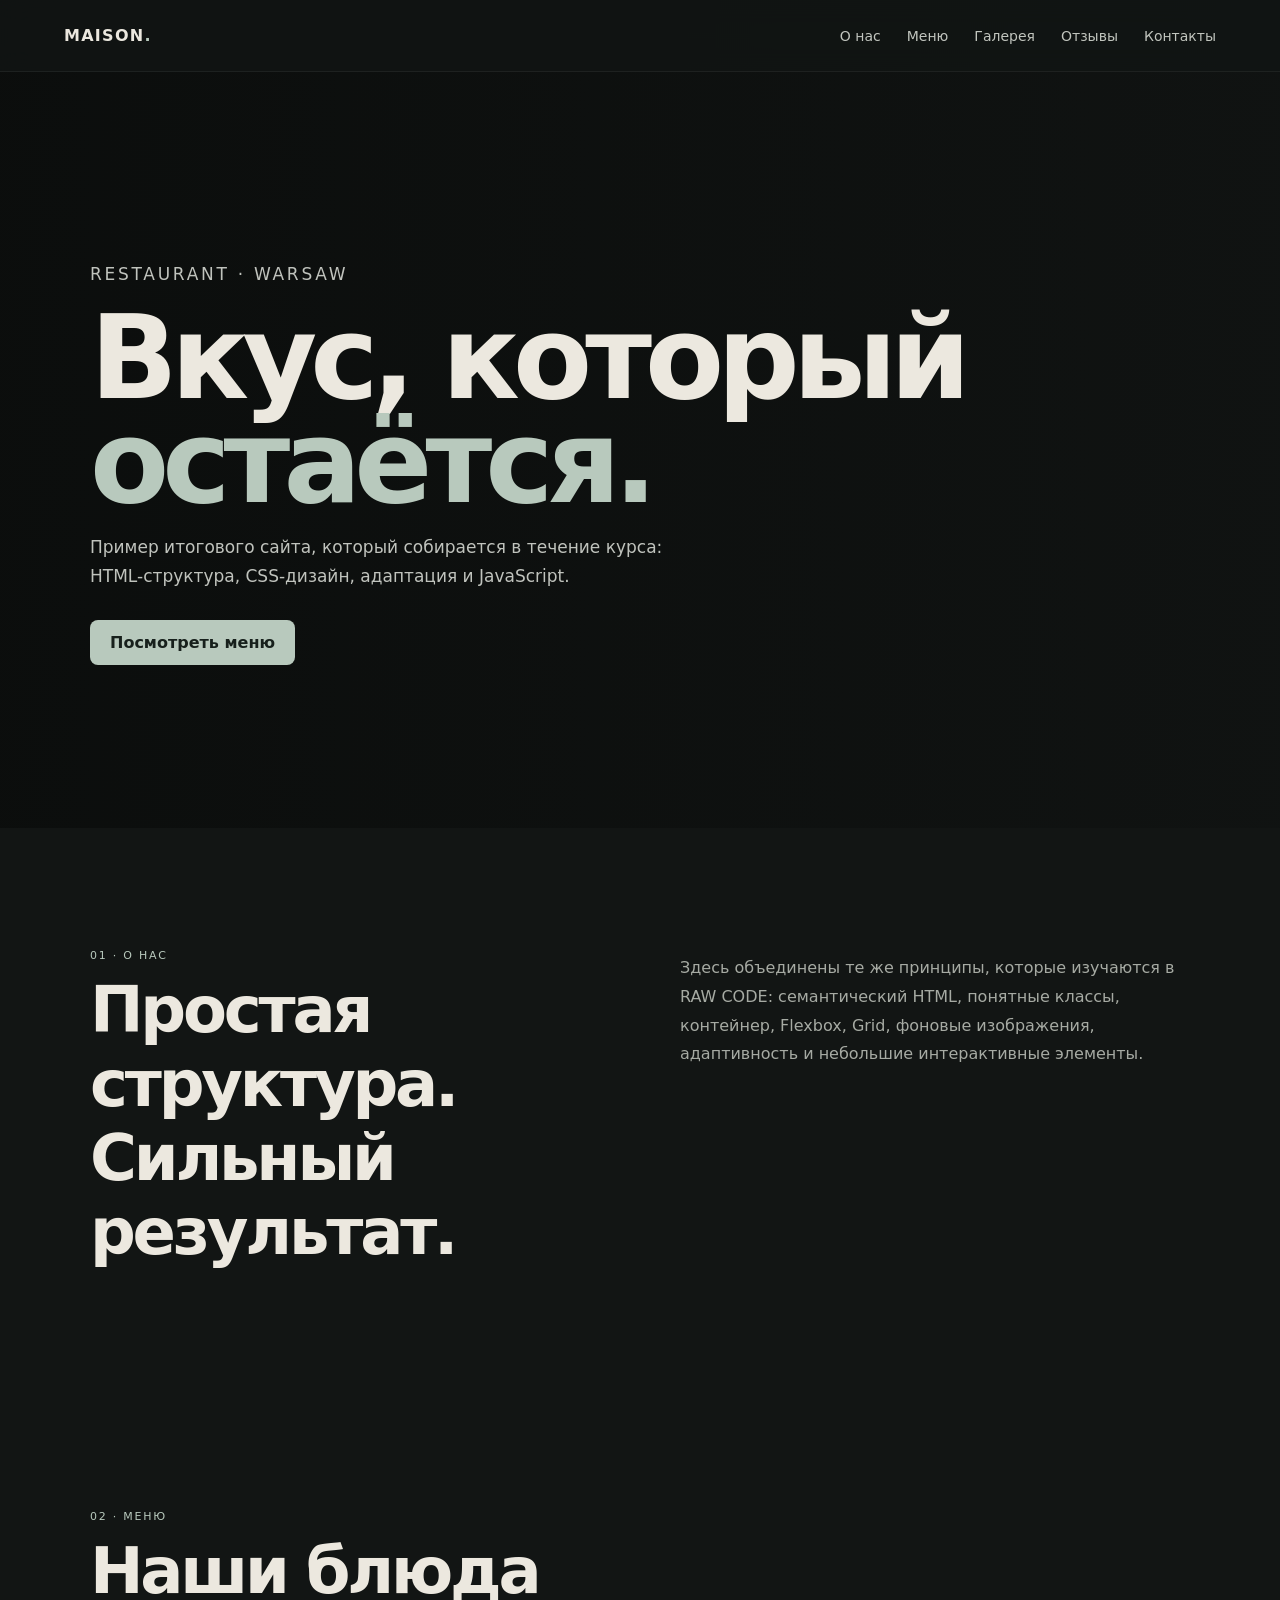
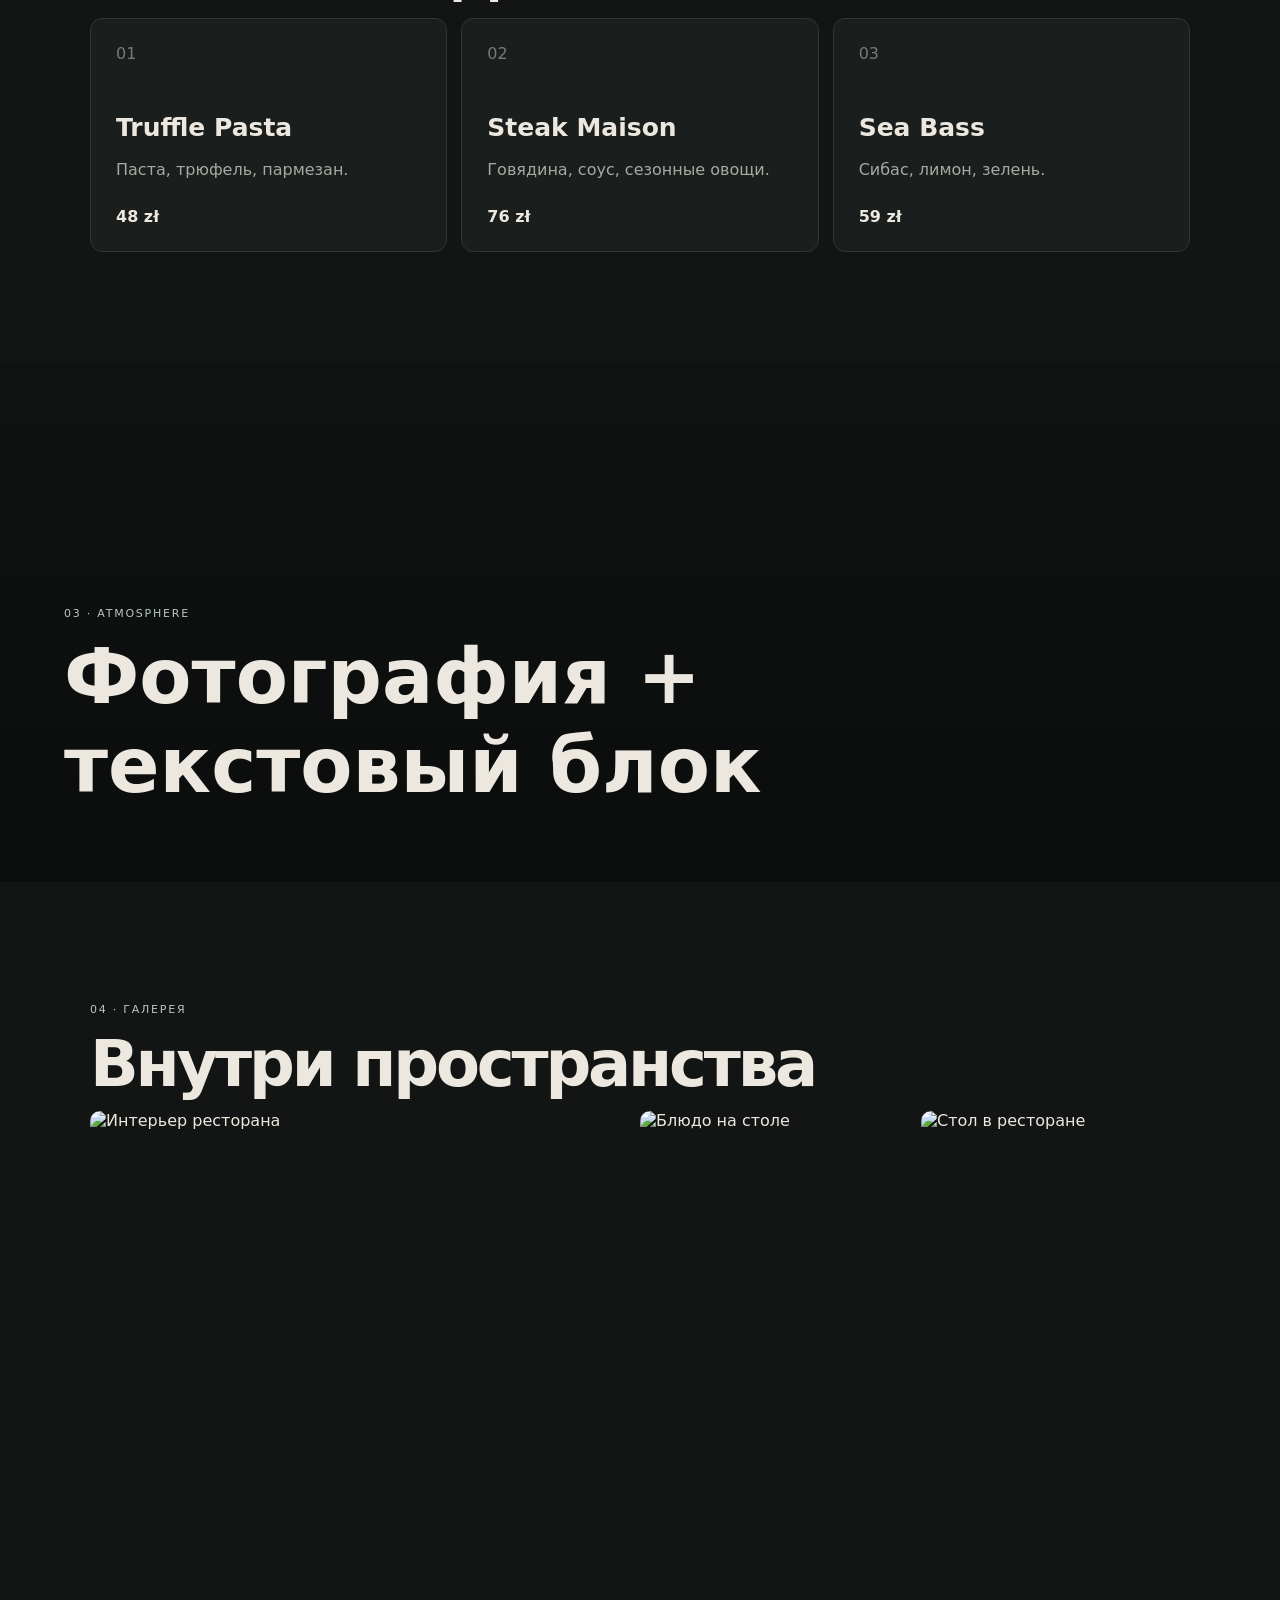
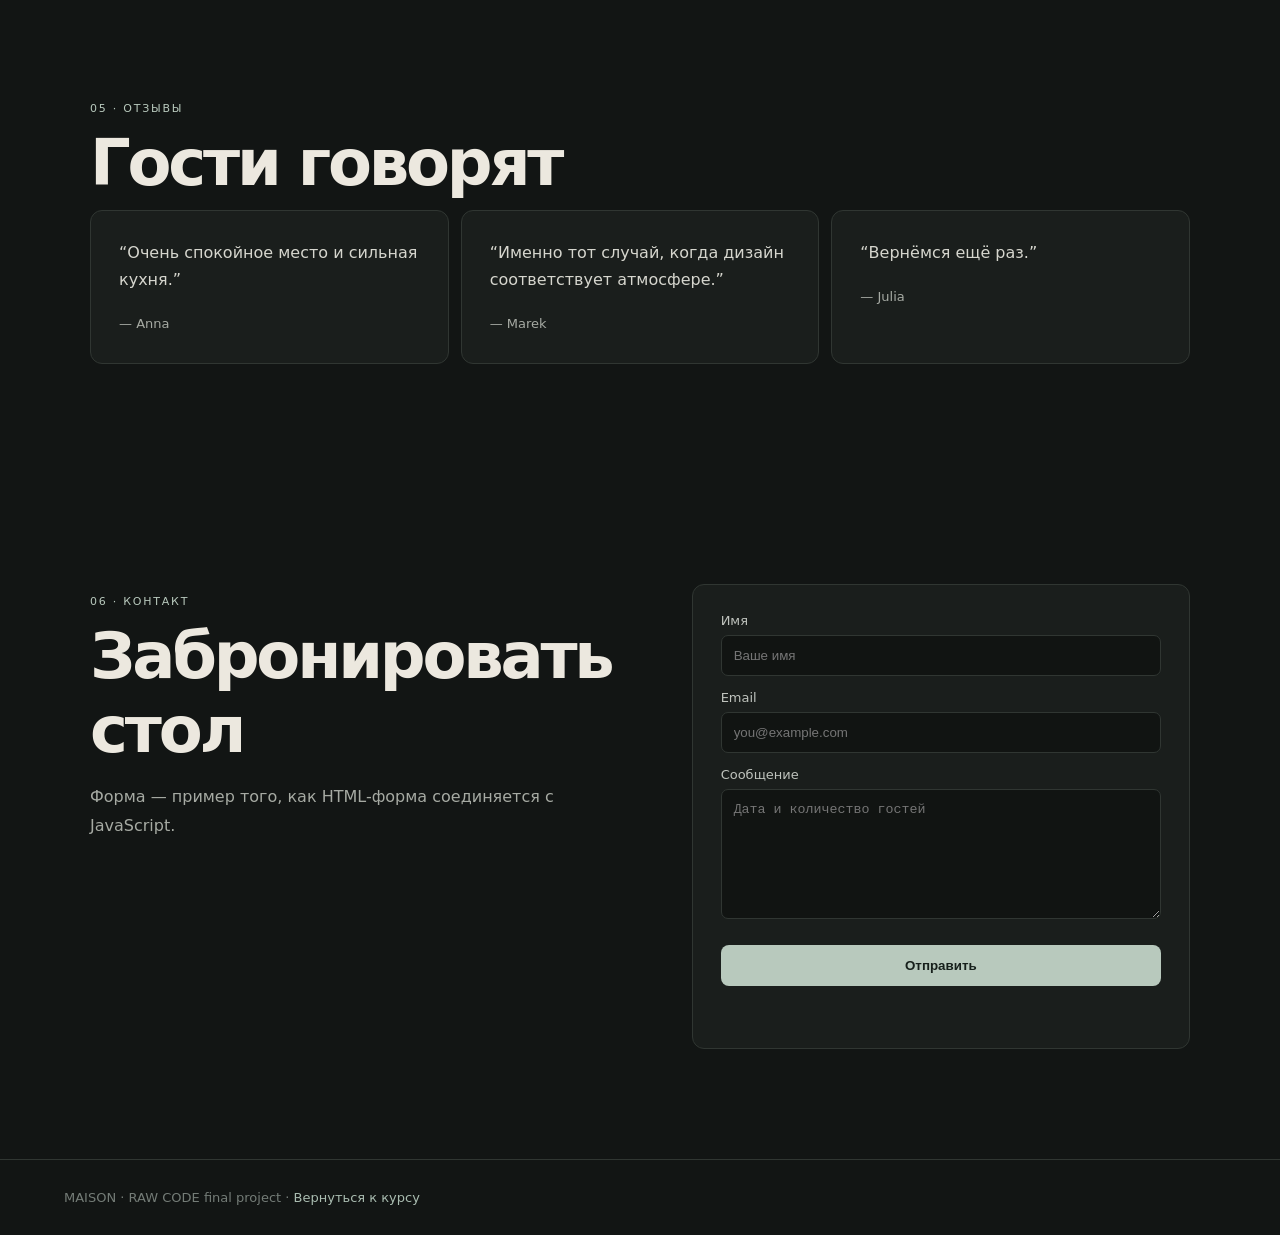
==== final-site/index.html @ a005cd82 "Add files via upload" ====
<!doctype html><html lang="ru"><head><meta charset="utf-8"><meta name="viewport" content="width=device-width,initial-scale=1"><meta name="description" content="Учебный итоговый сайт RAW CODE — ресторанный лендинг."><title>Maison — итоговый проект RAW CODE</title><link rel="stylesheet" href="styles.css"></head><body>
<header class="site-header"><a class="logo" href="#top">MAISON<span>.</span></a><nav><a href="#about">О нас</a><a href="#menu">Меню</a><a href="#gallery">Галерея</a><a href="#reviews">Отзывы</a><a href="#contact">Контакты</a></nav><button class="menu" id="menuBtn" aria-label="Открыть меню">☰</button></header>
<main id="top">
<section class="hero"><div class="hero-overlay"></div><div class="hero-content"><p class="eyebrow">RESTAURANT · WARSAW</p><h1>Вкус, который<br><em>остаётся.</em></h1><p>Пример итогового сайта, который собирается в течение курса: HTML-структура, CSS-дизайн, адаптация и JavaScript.</p><a class="btn" href="#menu">Посмотреть меню</a></div></section>
<section class="section split" id="about"><div><p class="eyebrow">01 · О НАС</p><h2>Простая структура.<br>Сильный результат.</h2></div><div><p>Здесь объединены те же принципы, которые изучаются в RAW CODE: семантический HTML, понятные классы, контейнер, Flexbox, Grid, фоновые изображения, адаптивность и небольшие интерактивные элементы.</p></div></section>
<section class="section" id="menu"><div class="section-head"><p class="eyebrow">02 · МЕНЮ</p><h2>Наши блюда</h2></div><div class="cards"><article><span>01</span><h3>Truffle Pasta</h3><p>Паста, трюфель, пармезан.</p><b>48 zł</b></article><article><span>02</span><h3>Steak Maison</h3><p>Говядина, соус, сезонные овощи.</p><b>76 zł</b></article><article><span>03</span><h3>Sea Bass</h3><p>Сибас, лимон, зелень.</p><b>59 zł</b></article></div></section>
<section class="photo-band"><div><p class="eyebrow">03 · ATMOSPHERE</p><h2>Фотография + текстовый блок</h2></div></section>
<section class="section" id="gallery"><div class="section-head"><p class="eyebrow">04 · ГАЛЕРЕЯ</p><h2>Внутри пространства</h2></div><div class="gallery"><img src="https://images.unsplash.com/photo-1517248135467-4c7edcad34c4?auto=format&fit=crop&w=1200&q=80" alt="Интерьер ресторана"><img src="https://images.unsplash.com/photo-1515003197210-e0cd71810b5f?auto=format&fit=crop&w=1200&q=80" alt="Блюдо на столе"><img src="https://images.unsplash.com/photo-1559339352-11d035aa65de?auto=format&fit=crop&w=1200&q=80" alt="Стол в ресторане"></div></section>
<section class="section" id="reviews"><div class="section-head"><p class="eyebrow">05 · ОТЗЫВЫ</p><h2>Гости говорят</h2></div><div class="reviews"><blockquote>“Очень спокойное место и сильная кухня.”<cite>— Anna</cite></blockquote><blockquote>“Именно тот случай, когда дизайн соответствует атмосфере.”<cite>— Marek</cite></blockquote><blockquote>“Вернёмся ещё раз.”<cite>— Julia</cite></blockquote></div></section>
<section class="section contact" id="contact"><div><p class="eyebrow">06 · КОНТАКТ</p><h2>Забронировать стол</h2><p>Форма — пример того, как HTML-форма соединяется с JavaScript.</p></div><form id="contactForm"><label>Имя<input id="name" required placeholder="Ваше имя"></label><label>Email<input id="email" type="email" required placeholder="you@example.com"></label><label>Сообщение<textarea id="message" required placeholder="Дата и количество гостей"></textarea></label><button class="btn" type="submit">Отправить</button><p class="form-message" id="formMessage"></p></form></section>
</main><footer>MAISON · RAW CODE final project · <a href="../index.html">Вернуться к курсу</a></footer><script src="script.js"></script></body></html>
---- final-site/styles.css ----
:root{--bg:#121514;--panel:#1a1e1c;--text:#ece8df;--muted:#a6aaa3;--line:#303632;--accent:#b8c9bd}*{box-sizing:border-box}html{scroll-behavior:smooth}body{margin:0;background:var(--bg);color:var(--text);font-family:Inter,system-ui,sans-serif}a{color:inherit;text-decoration:none}.site-header{position:fixed;z-index:10;top:0;left:0;right:0;height:72px;display:flex;align-items:center;justify-content:space-between;padding:0 5vw;background:rgba(18,21,20,.82);backdrop-filter:blur(12px);border-bottom:1px solid rgba(255,255,255,.06)}.logo{font-weight:900;letter-spacing:.08em}.logo span{color:var(--accent)}nav{display:flex;gap:26px;color:#c1c5be;font-size:14px}.menu{display:none;background:none;border:0;color:#fff;font-size:22px}.hero{min-height:92vh;display:grid;place-items:center;position:relative;background:url('https://images.unsplash.com/photo-1414235077428-338989a2e8c0?auto=format&fit=crop&w=2000&q=85') center/cover}.hero-overlay{position:absolute;inset:0;background:linear-gradient(90deg,rgba(10,12,11,.82),rgba(10,12,11,.25))}.hero-content{position:relative;width:min(1100px,90%);padding-top:80px}.eyebrow{font-size:11px;letter-spacing:.16em;color:var(--accent);text-transform:uppercase}.hero h1{font-size:clamp(56px,9vw,118px);line-height:.9;letter-spacing:-.06em;margin:18px 0}.hero h1 em{font-style:normal;color:var(--accent)}.hero p{max-width:600px;color:#c0c3bd;line-height:1.7;font-size:17px}.btn{display:inline-flex;align-items:center;justify-content:center;background:var(--accent);color:#17201c;padding:13px 20px;border-radius:8px;border:0;font-weight:800;margin-top:12px}.section{width:min(1100px,90%);margin:auto;padding:110px 0}.split{display:grid;grid-template-columns:1fr 1fr;gap:80px}.split h2,.section-head h2,.contact h2{font-size:clamp(36px,5vw,64px);letter-spacing:-.05em;margin:10px 0}.split p:not(.eyebrow),.contact>div>p:not(.eyebrow){color:var(--muted);line-height:1.8}.cards{display:grid;grid-template-columns:repeat(3,1fr);gap:14px}.cards article{background:var(--panel);border:1px solid var(--line);padding:25px;min-height:230px;border-radius:12px}.cards span{color:#737d77}.cards h3{font-size:25px;margin:50px 0 10px}.cards p{color:var(--muted);line-height:1.5}.cards b{display:block;margin-top:25px}.photo-band{min-height:520px;display:flex;align-items:end;padding:60px 5vw;background:linear-gradient(rgba(8,10,9,.2),rgba(8,10,9,.75)),url('https://images.unsplash.com/photo-1552566626-52f8b828add9?auto=format&fit=crop&w=2000&q=85') center/cover}.photo-band h2{font-size:clamp(36px,6vw,76px);max-width:700px;margin:12px 0}.gallery{display:grid;grid-template-columns:2fr 1fr 1fr;gap:12px}.gallery img{width:100%;height:360px;object-fit:cover;border-radius:10px}.gallery img:nth-child(2),.gallery img:nth-child(3){height:360px}.reviews{display:grid;grid-template-columns:repeat(3,1fr);gap:12px}.reviews blockquote{margin:0;background:var(--panel);border:1px solid var(--line);padding:28px;line-height:1.7;color:#d6d6ce;border-radius:12px}.reviews cite{display:block;color:var(--muted);margin-top:20px;font-style:normal;font-size:13px}.contact{display:grid;grid-template-columns:1fr 1fr;gap:80px}.contact form{display:grid;gap:14px;background:var(--panel);padding:28px;border:1px solid var(--line);border-radius:12px}.contact label{display:grid;gap:7px;color:#bfc3bd;font-size:13px}.contact input,.contact textarea{width:100%;background:#111412;color:#eee;border:1px solid var(--line);border-radius:7px;padding:12px;outline:none}.contact textarea{min-height:130px;resize:vertical}.form-message{min-height:20px;color:var(--accent);margin:0;font-size:13px}footer{border-top:1px solid var(--line);padding:30px 5vw;color:#747c77;font-size:13px}footer a{color:#aabdb1}@media(max-width:760px){nav{display:none}.menu{display:block}.hero{min-height:82vh}.hero-content{padding-top:100px}.split,.contact{grid-template-columns:1fr;gap:35px}.cards,.reviews{grid-template-columns:1fr}.gallery{grid-template-columns:1fr}.gallery img,.gallery img:nth-child(2),.gallery img:nth-child(3){height:280px}.section{padding:75px 0}.photo-band{min-height:400px}}
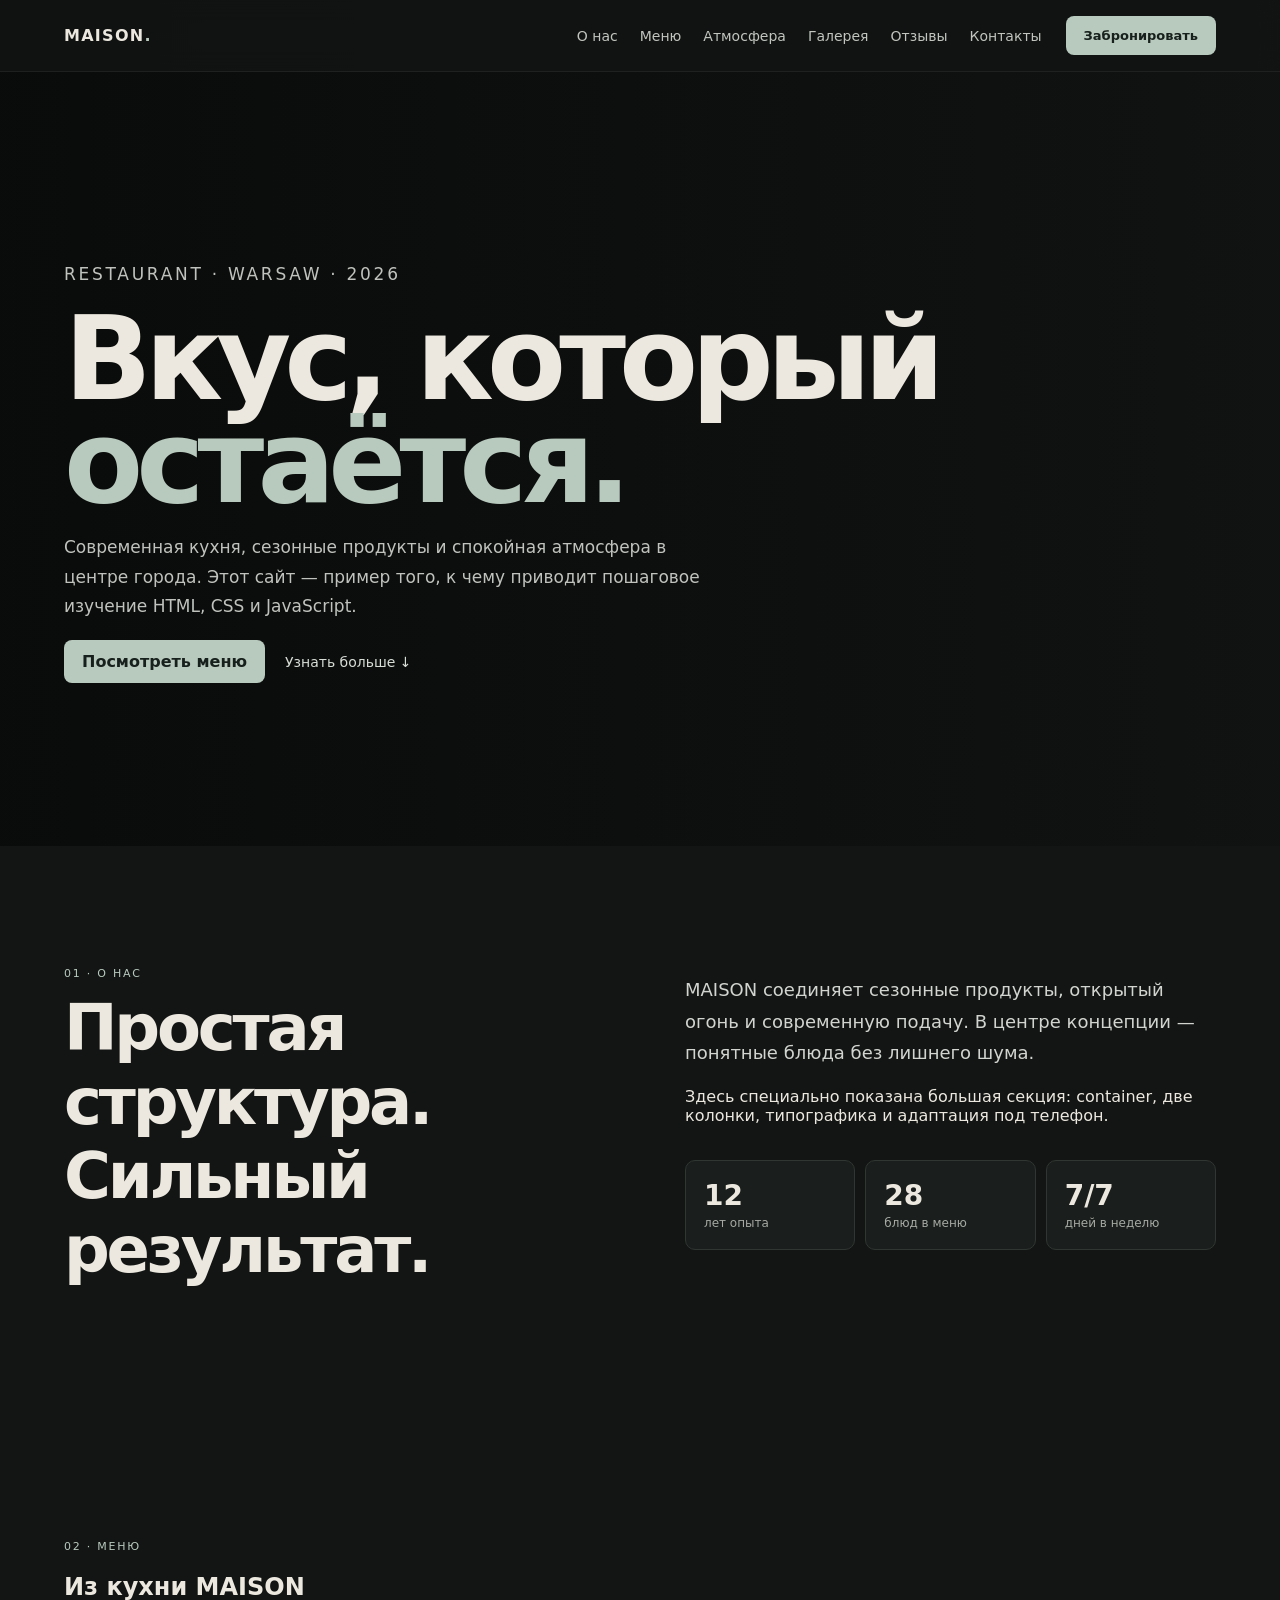
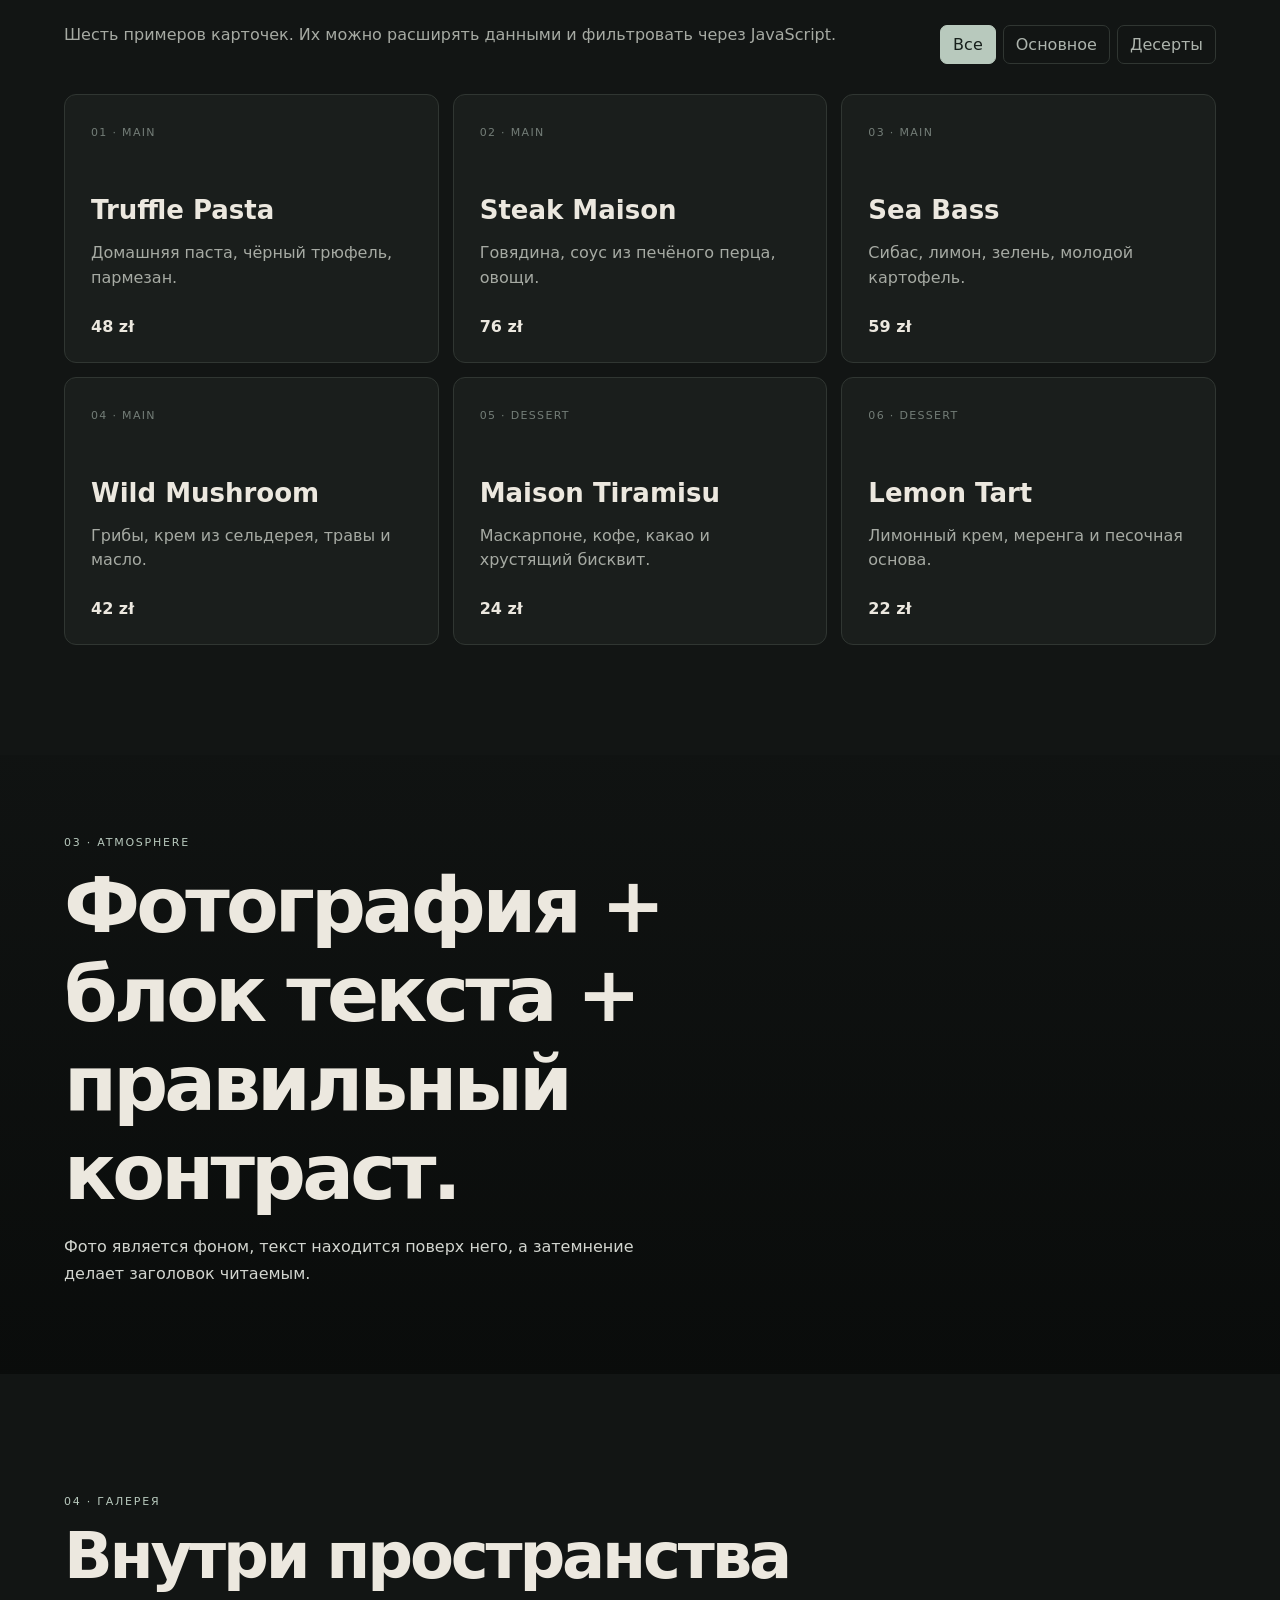
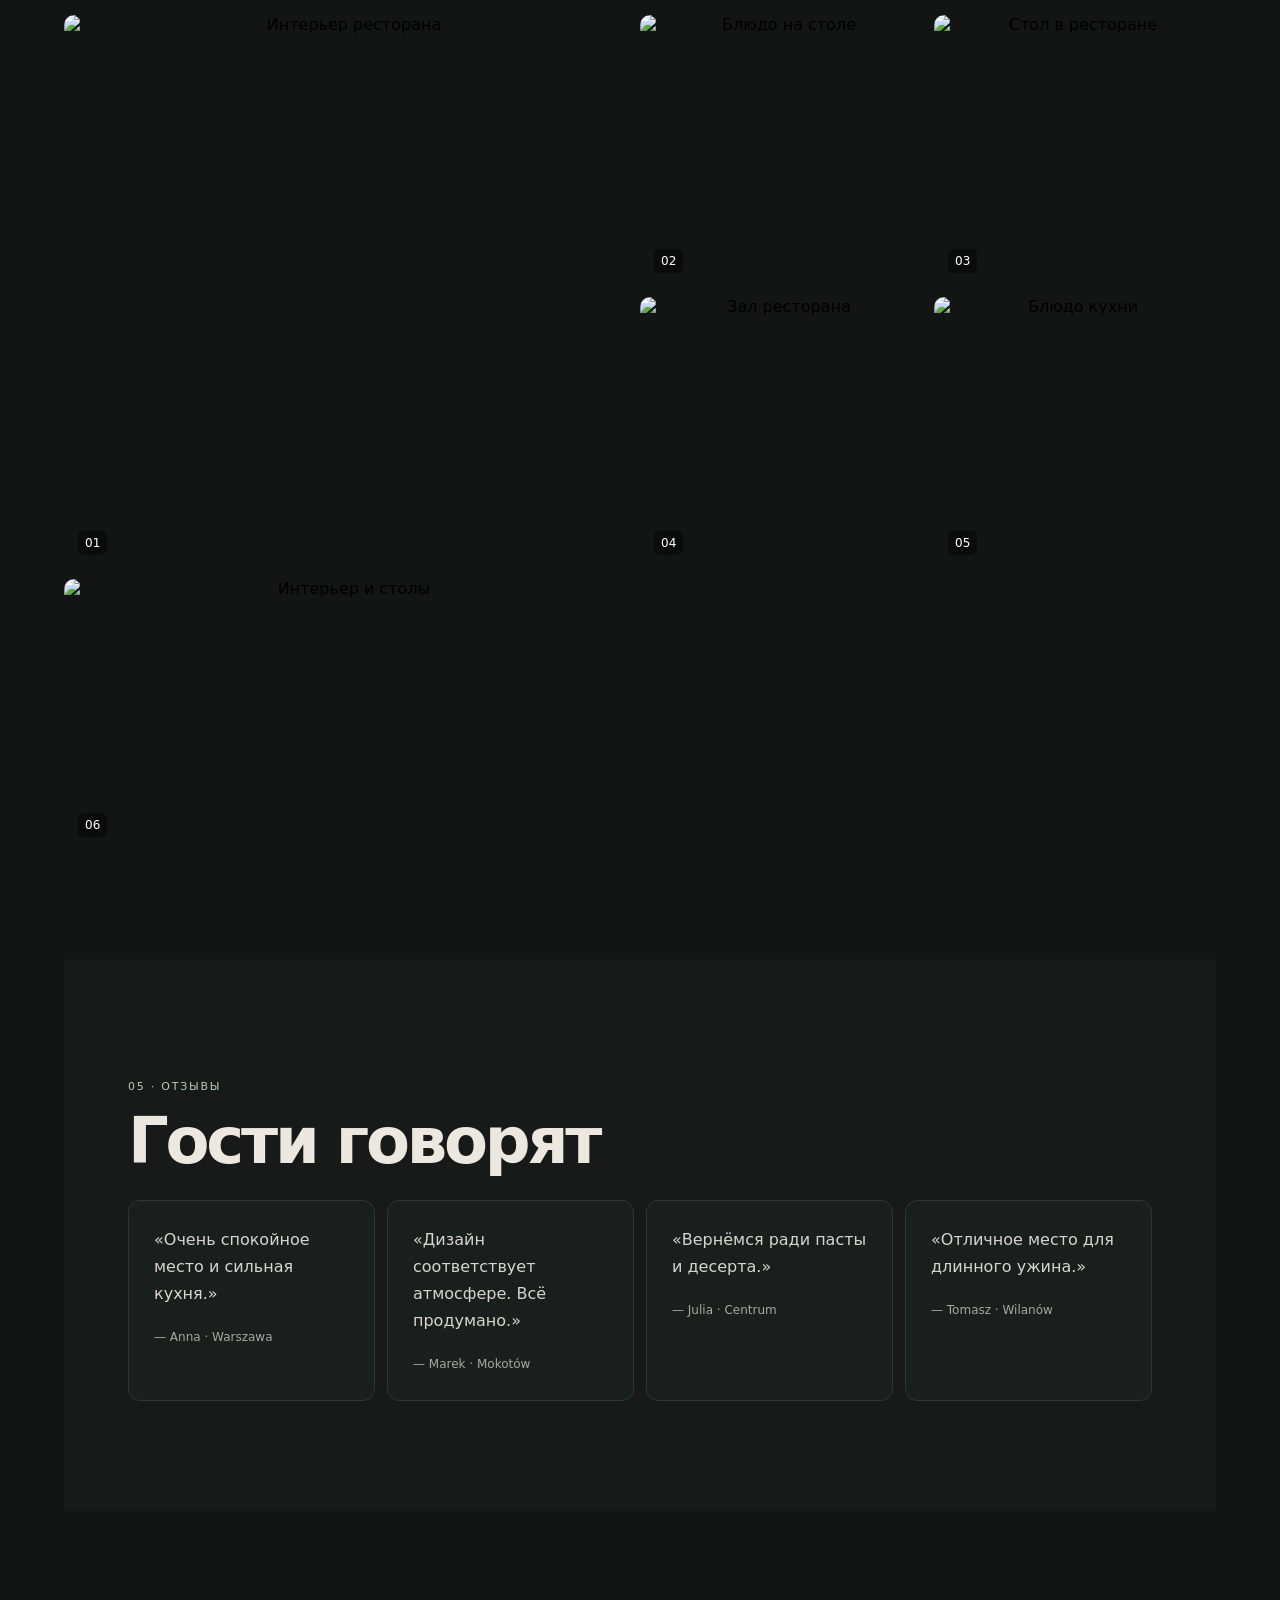
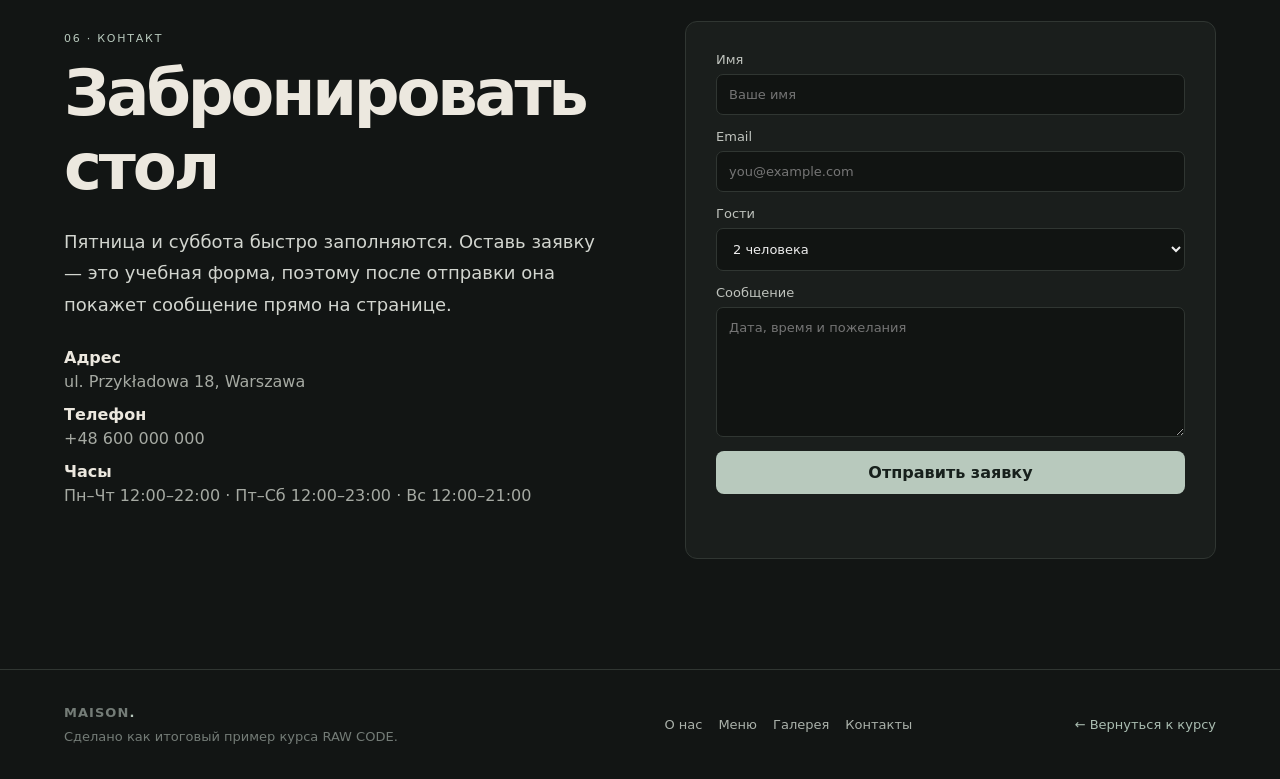
==== commit fad55e22: "Add files via upload" ====
--- a/final-site/index.html
+++ b/final-site/index.html
@@ -1,11 +1,69 @@
-<!doctype html><html lang="ru"><head><meta charset="utf-8"><meta name="viewport" content="width=device-width,initial-scale=1"><meta name="description" content="Учебный итоговый сайт RAW CODE — ресторанный лендинг."><title>Maison — итоговый проект RAW CODE</title><link rel="stylesheet" href="styles.css"></head><body>
-<header class="site-header"><a class="logo" href="#top">MAISON<span>.</span></a><nav><a href="#about">О нас</a><a href="#menu">Меню</a><a href="#gallery">Галерея</a><a href="#reviews">Отзывы</a><a href="#contact">Контакты</a></nav><button class="menu" id="menuBtn" aria-label="Открыть меню">☰</button></header>
-<main id="top">
-<section class="hero"><div class="hero-overlay"></div><div class="hero-content"><p class="eyebrow">RESTAURANT · WARSAW</p><h1>Вкус, который<br><em>остаётся.</em></h1><p>Пример итогового сайта, который собирается в течение курса: HTML-структура, CSS-дизайн, адаптация и JavaScript.</p><a class="btn" href="#menu">Посмотреть меню</a></div></section>
-<section class="section split" id="about"><div><p class="eyebrow">01 · О НАС</p><h2>Простая структура.<br>Сильный результат.</h2></div><div><p>Здесь объединены те же принципы, которые изучаются в RAW CODE: семантический HTML, понятные классы, контейнер, Flexbox, Grid, фоновые изображения, адаптивность и небольшие интерактивные элементы.</p></div></section>
-<section class="section" id="menu"><div class="section-head"><p class="eyebrow">02 · МЕНЮ</p><h2>Наши блюда</h2></div><div class="cards"><article><span>01</span><h3>Truffle Pasta</h3><p>Паста, трюфель, пармезан.</p><b>48 zł</b></article><article><span>02</span><h3>Steak Maison</h3><p>Говядина, соус, сезонные овощи.</p><b>76 zł</b></article><article><span>03</span><h3>Sea Bass</h3><p>Сибас, лимон, зелень.</p><b>59 zł</b></article></div></section>
-<section class="photo-band"><div><p class="eyebrow">03 · ATMOSPHERE</p><h2>Фотография + текстовый блок</h2></div></section>
-<section class="section" id="gallery"><div class="section-head"><p class="eyebrow">04 · ГАЛЕРЕЯ</p><h2>Внутри пространства</h2></div><div class="gallery"><img src="https://images.unsplash.com/photo-1517248135467-4c7edcad34c4?auto=format&fit=crop&w=1200&q=80" alt="Интерьер ресторана"><img src="https://images.unsplash.com/photo-1515003197210-e0cd71810b5f?auto=format&fit=crop&w=1200&q=80" alt="Блюдо на столе"><img src="https://images.unsplash.com/photo-1559339352-11d035aa65de?auto=format&fit=crop&w=1200&q=80" alt="Стол в ресторане"></div></section>
-<section class="section" id="reviews"><div class="section-head"><p class="eyebrow">05 · ОТЗЫВЫ</p><h2>Гости говорят</h2></div><div class="reviews"><blockquote>“Очень спокойное место и сильная кухня.”<cite>— Anna</cite></blockquote><blockquote>“Именно тот случай, когда дизайн соответствует атмосфере.”<cite>— Marek</cite></blockquote><blockquote>“Вернёмся ещё раз.”<cite>— Julia</cite></blockquote></div></section>
-<section class="section contact" id="contact"><div><p class="eyebrow">06 · КОНТАКТ</p><h2>Забронировать стол</h2><p>Форма — пример того, как HTML-форма соединяется с JavaScript.</p></div><form id="contactForm"><label>Имя<input id="name" required placeholder="Ваше имя"></label><label>Email<input id="email" type="email" required placeholder="you@example.com"></label><label>Сообщение<textarea id="message" required placeholder="Дата и количество гостей"></textarea></label><button class="btn" type="submit">Отправить</button><p class="form-message" id="formMessage"></p></form></section>
-</main><footer>MAISON · RAW CODE final project · <a href="../index.html">Вернуться к курсу</a></footer><script src="script.js"></script></body></html>
+<!doctype html>
+<html lang="ru">
+<head>
+<meta charset="utf-8">
+<meta name="viewport" content="width=device-width,initial-scale=1">
+<meta name="description" content="Итоговый учебный проект RAW CODE — современный сайт ресторана с меню, галереей, отзывами, контактами и интерактивными элементами.">
+<title>MAISON — ресторан | RAW CODE Final</title>
+<link rel="stylesheet" href="styles.css">
+</head>
+<body>
+<header class="site-header" id="top">
+  <a class="logo" href="#top">MAISON<span>.</span></a>
+  <nav class="site-nav" id="siteNav" aria-label="Основная навигация">
+    <a href="#about">О нас</a><a href="#menu">Меню</a><a href="#story">Атмосфера</a><a href="#gallery">Галерея</a><a href="#reviews">Отзывы</a><a href="#contact">Контакты</a>
+  </nav>
+  <a class="header-btn" href="#contact">Забронировать</a>
+  <button class="menu" id="menuBtn" aria-label="Открыть меню" aria-expanded="false">☰</button>
+</header>
+<main>
+<section class="hero">
+  <div class="hero-overlay"></div>
+  <div class="hero-content">
+    <p class="eyebrow">RESTAURANT · WARSAW · 2026</p>
+    <h1>Вкус, который<br><em>остаётся.</em></h1>
+    <p>Современная кухня, сезонные продукты и спокойная атмосфера в центре города. Этот сайт — пример того, к чему приводит пошаговое изучение HTML, CSS и JavaScript.</p>
+    <div class="hero-actions"><a class="btn" href="#menu">Посмотреть меню</a><a class="text-link" href="#about">Узнать больше ↓</a></div>
+  </div>
+</section>
+<section class="section split" id="about">
+  <div><p class="eyebrow">01 · О НАС</p><h2>Простая структура.<br>Сильный результат.</h2></div>
+  <div><p class="lead">MAISON соединяет сезонные продукты, открытый огонь и современную подачу. В центре концепции — понятные блюда без лишнего шума.</p><p>Здесь специально показана большая секция: container, две колонки, типографика и адаптация под телефон.</p><div class="facts"><div><b>12</b><span>лет опыта</span></div><div><b>28</b><span>блюд в меню</span></div><div><b>7/7</b><span>дней в неделю</span></div></div></div>
+</section>
+<section class="section menu-section" id="menu">
+  <div class="section-head-row"><div><p class="eyebrow">02 · МЕНЮ</p><h2>Из кухни MAISON</h2><p class="muted">Шесть примеров карточек. Их можно расширять данными и фильтровать через JavaScript.</p></div><div class="filters"><button class="filter active" data-filter="all">Все</button><button class="filter" data-filter="main">Основное</button><button class="filter" data-filter="dessert">Десерты</button></div></div>
+  <div class="cards" id="menuGrid">
+    <article class="menu-card" data-category="main"><span>01 · MAIN</span><h3>Truffle Pasta</h3><p>Домашняя паста, чёрный трюфель, пармезан.</p><b>48 zł</b></article>
+    <article class="menu-card" data-category="main"><span>02 · MAIN</span><h3>Steak Maison</h3><p>Говядина, соус из печёного перца, овощи.</p><b>76 zł</b></article>
+    <article class="menu-card" data-category="main"><span>03 · MAIN</span><h3>Sea Bass</h3><p>Сибас, лимон, зелень, молодой картофель.</p><b>59 zł</b></article>
+    <article class="menu-card" data-category="main"><span>04 · MAIN</span><h3>Wild Mushroom</h3><p>Грибы, крем из сельдерея, травы и масло.</p><b>42 zł</b></article>
+    <article class="menu-card" data-category="dessert"><span>05 · DESSERT</span><h3>Maison Tiramisu</h3><p>Маскарпоне, кофе, какао и хрустящий бисквит.</p><b>24 zł</b></article>
+    <article class="menu-card" data-category="dessert"><span>06 · DESSERT</span><h3>Lemon Tart</h3><p>Лимонный крем, меренга и песочная основа.</p><b>22 zł</b></article>
+  </div>
+</section>
+<section class="photo-band" id="story"><div><p class="eyebrow">03 · ATMOSPHERE</p><h2>Фотография + блок текста + правильный контраст.</h2><p>Фото является фоном, текст находится поверх него, а затемнение делает заголовок читаемым.</p></div></section>
+<section class="section" id="gallery">
+  <div class="section-head"><p class="eyebrow">04 · ГАЛЕРЕЯ</p><h2>Внутри пространства</h2></div>
+  <div class="gallery">
+    <button class="gallery-item"><img src="https://images.unsplash.com/photo-1517248135467-4c7edcad34c4?auto=format&fit=crop&w=1200&q=80" alt="Интерьер ресторана"><span>01</span></button>
+    <button class="gallery-item"><img src="https://images.unsplash.com/photo-1515003197210-e0cd71810b5f?auto=format&fit=crop&w=1200&q=80" alt="Блюдо на столе"><span>02</span></button>
+    <button class="gallery-item"><img src="https://images.unsplash.com/photo-1559339352-11d035aa65de?auto=format&fit=crop&w=1200&q=80" alt="Стол в ресторане"><span>03</span></button>
+    <button class="gallery-item"><img src="https://images.unsplash.com/photo-1517248135467-4c7edcad34c4?auto=format&fit=crop&w=1200&q=80" alt="Зал ресторана"><span>04</span></button>
+    <button class="gallery-item"><img src="https://images.unsplash.com/photo-1504674900247-0877df9cc836?auto=format&fit=crop&w=1200&q=80" alt="Блюдо кухни"><span>05</span></button>
+    <button class="gallery-item"><img src="https://images.unsplash.com/photo-1550966871-3ed3cdb5ed0c?auto=format&fit=crop&w=1200&q=80" alt="Интерьер и столы"><span>06</span></button>
+  </div>
+</section>
+<section class="section dark-section" id="reviews">
+  <div class="section-head"><p class="eyebrow">05 · ОТЗЫВЫ</p><h2>Гости говорят</h2></div>
+  <div class="reviews"><blockquote>«Очень спокойное место и сильная кухня.»<cite>— Anna · Warszawa</cite></blockquote><blockquote>«Дизайн соответствует атмосфере. Всё продумано.»<cite>— Marek · Mokotów</cite></blockquote><blockquote>«Вернёмся ради пасты и десерта.»<cite>— Julia · Centrum</cite></blockquote><blockquote>«Отличное место для длинного ужина.»<cite>— Tomasz · Wilanów</cite></blockquote></div>
+</section>
+<section class="section contact" id="contact">
+  <div><p class="eyebrow">06 · КОНТАКТ</p><h2>Забронировать стол</h2><p class="lead">Пятница и суббота быстро заполняются. Оставь заявку — это учебная форма, поэтому после отправки она покажет сообщение прямо на странице.</p><div class="contact-list"><div><b>Адрес</b><span>ul. Przykładowa 18, Warszawa</span></div><div><b>Телефон</b><span>+48 600 000 000</span></div><div><b>Часы</b><span>Пн–Чт 12:00–22:00 · Пт–Сб 12:00–23:00 · Вс 12:00–21:00</span></div></div></div>
+  <form id="contactForm"><label for="name">Имя<input id="name" required placeholder="Ваше имя"></label><label for="email">Email<input id="email" type="email" required placeholder="you@example.com"></label><label for="guests">Гости<select id="guests"><option>2 человека</option><option>3 человека</option><option>4 человека</option><option>5+ человек</option></select></label><label for="message">Сообщение<textarea id="message" required placeholder="Дата, время и пожелания"></textarea></label><button class="btn" type="submit">Отправить заявку</button><p class="form-message" id="formMessage" aria-live="polite"></p></form>
+</section>
+</main>
+<footer><div><a class="logo" href="#top">MAISON<span>.</span></a><p>Сделано как итоговый пример курса RAW CODE.</p></div><div class="footer-links"><a href="#about">О нас</a><a href="#menu">Меню</a><a href="#gallery">Галерея</a><a href="#contact">Контакты</a></div><a class="back-course" href="../index.html">← Вернуться к курсу</a></footer>
+<div class="lightbox" id="lightbox" aria-hidden="true"><button id="closeLightbox" aria-label="Закрыть">×</button><img id="lightboxImg" alt=""></div>
+<script src="script.js" defer></script>
+</body>
+</html>
--- a/final-site/styles.css
+++ b/final-site/styles.css
@@ -1 +1 @@
-:root{--bg:#121514;--panel:#1a1e1c;--text:#ece8df;--muted:#a6aaa3;--line:#303632;--accent:#b8c9bd}*{box-sizing:border-box}html{scroll-behavior:smooth}body{margin:0;background:var(--bg);color:var(--text);font-family:Inter,system-ui,sans-serif}a{color:inherit;text-decoration:none}.site-header{position:fixed;z-index:10;top:0;left:0;right:0;height:72px;display:flex;align-items:center;justify-content:space-between;padding:0 5vw;background:rgba(18,21,20,.82);backdrop-filter:blur(12px);border-bottom:1px solid rgba(255,255,255,.06)}.logo{font-weight:900;letter-spacing:.08em}.logo span{color:var(--accent)}nav{display:flex;gap:26px;color:#c1c5be;font-size:14px}.menu{display:none;background:none;border:0;color:#fff;font-size:22px}.hero{min-height:92vh;display:grid;place-items:center;position:relative;background:url('https://images.unsplash.com/photo-1414235077428-338989a2e8c0?auto=format&fit=crop&w=2000&q=85') center/cover}.hero-overlay{position:absolute;inset:0;background:linear-gradient(90deg,rgba(10,12,11,.82),rgba(10,12,11,.25))}.hero-content{position:relative;width:min(1100px,90%);padding-top:80px}.eyebrow{font-size:11px;letter-spacing:.16em;color:var(--accent);text-transform:uppercase}.hero h1{font-size:clamp(56px,9vw,118px);line-height:.9;letter-spacing:-.06em;margin:18px 0}.hero h1 em{font-style:normal;color:var(--accent)}.hero p{max-width:600px;color:#c0c3bd;line-height:1.7;font-size:17px}.btn{display:inline-flex;align-items:center;justify-content:center;background:var(--accent);color:#17201c;padding:13px 20px;border-radius:8px;border:0;font-weight:800;margin-top:12px}.section{width:min(1100px,90%);margin:auto;padding:110px 0}.split{display:grid;grid-template-columns:1fr 1fr;gap:80px}.split h2,.section-head h2,.contact h2{font-size:clamp(36px,5vw,64px);letter-spacing:-.05em;margin:10px 0}.split p:not(.eyebrow),.contact>div>p:not(.eyebrow){color:var(--muted);line-height:1.8}.cards{display:grid;grid-template-columns:repeat(3,1fr);gap:14px}.cards article{background:var(--panel);border:1px solid var(--line);padding:25px;min-height:230px;border-radius:12px}.cards span{color:#737d77}.cards h3{font-size:25px;margin:50px 0 10px}.cards p{color:var(--muted);line-height:1.5}.cards b{display:block;margin-top:25px}.photo-band{min-height:520px;display:flex;align-items:end;padding:60px 5vw;background:linear-gradient(rgba(8,10,9,.2),rgba(8,10,9,.75)),url('https://images.unsplash.com/photo-1552566626-52f8b828add9?auto=format&fit=crop&w=2000&q=85') center/cover}.photo-band h2{font-size:clamp(36px,6vw,76px);max-width:700px;margin:12px 0}.gallery{display:grid;grid-template-columns:2fr 1fr 1fr;gap:12px}.gallery img{width:100%;height:360px;object-fit:cover;border-radius:10px}.gallery img:nth-child(2),.gallery img:nth-child(3){height:360px}.reviews{display:grid;grid-template-columns:repeat(3,1fr);gap:12px}.reviews blockquote{margin:0;background:var(--panel);border:1px solid var(--line);padding:28px;line-height:1.7;color:#d6d6ce;border-radius:12px}.reviews cite{display:block;color:var(--muted);margin-top:20px;font-style:normal;font-size:13px}.contact{display:grid;grid-template-columns:1fr 1fr;gap:80px}.contact form{display:grid;gap:14px;background:var(--panel);padding:28px;border:1px solid var(--line);border-radius:12px}.contact label{display:grid;gap:7px;color:#bfc3bd;font-size:13px}.contact input,.contact textarea{width:100%;background:#111412;color:#eee;border:1px solid var(--line);border-radius:7px;padding:12px;outline:none}.contact textarea{min-height:130px;resize:vertical}.form-message{min-height:20px;color:var(--accent);margin:0;font-size:13px}footer{border-top:1px solid var(--line);padding:30px 5vw;color:#747c77;font-size:13px}footer a{color:#aabdb1}@media(max-width:760px){nav{display:none}.menu{display:block}.hero{min-height:82vh}.hero-content{padding-top:100px}.split,.contact{grid-template-columns:1fr;gap:35px}.cards,.reviews{grid-template-columns:1fr}.gallery{grid-template-columns:1fr}.gallery img,.gallery img:nth-child(2),.gallery img:nth-child(3){height:280px}.section{padding:75px 0}.photo-band{min-height:400px}}
+:root{--bg:#121514;--panel:#1a1e1c;--panel2:#202521;--text:#ece8df;--muted:#a6aaa3;--line:#303632;--accent:#b8c9bd;--max:1160px}*{box-sizing:border-box}html{scroll-behavior:smooth}body{margin:0;background:var(--bg);color:var(--text);font-family:Inter,system-ui,-apple-system,sans-serif}a{color:inherit;text-decoration:none}button,input,textarea,select{font:inherit}.site-header{position:fixed;z-index:20;top:0;left:0;right:0;height:72px;display:flex;align-items:center;gap:24px;padding:0 5vw;background:rgba(18,21,20,.84);backdrop-filter:blur(12px);border-bottom:1px solid rgba(255,255,255,.06)}.logo{font-weight:900;letter-spacing:.08em}.logo span{color:var(--accent)}.site-nav{display:flex;gap:22px;margin-left:auto;color:#c1c5be;font-size:14px}.header-btn,.btn{display:inline-flex;align-items:center;justify-content:center;background:var(--accent);color:#17201c;padding:12px 18px;border-radius:8px;border:0;font-weight:800}.header-btn{font-size:13px}.menu{display:none;background:none;border:0;color:#fff;font-size:24px}.hero{min-height:94vh;display:grid;place-items:center;position:relative;background:url('https://images.unsplash.com/photo-1414235077428-338989a2e8c0?auto=format&fit=crop&w=2200&q=85') center/cover}.hero-overlay{position:absolute;inset:0;background:linear-gradient(90deg,rgba(8,10,9,.86),rgba(8,10,9,.22))}.hero-content{position:relative;width:min(var(--max),90%);padding-top:80px}.eyebrow{font-size:11px;letter-spacing:.16em;color:var(--accent);text-transform:uppercase}.hero h1{font-size:clamp(56px,9vw,118px);line-height:.9;letter-spacing:-.06em;margin:18px 0}.hero h1 em{font-style:normal;color:var(--accent)}.hero p{max-width:650px;color:#c0c3bd;line-height:1.75;font-size:17px}.hero-actions{display:flex;gap:20px;align-items:center;margin-top:18px}.text-link{color:#d8ddd6;font-size:14px}.section{width:min(var(--max),90%);margin:auto;padding:110px 0}.split{display:grid;grid-template-columns:1fr 1fr;gap:90px}.split h2,.section-head h2,.contact h2{font-size:clamp(38px,5vw,68px);letter-spacing:-.05em;margin:10px 0 22px}.lead{font-size:18px;line-height:1.75;color:#d2d5cf}.muted{color:var(--muted);line-height:1.7}.facts{display:grid;grid-template-columns:repeat(3,1fr);gap:10px;margin-top:35px}.facts div{padding:18px;background:var(--panel);border:1px solid var(--line);border-radius:10px}.facts b{display:block;font-size:28px}.facts span{font-size:12px;color:var(--muted)}.section-head-row{display:flex;justify-content:space-between;align-items:end;gap:30px;margin-bottom:30px}.filters{display:flex;gap:7px}.filter{border:1px solid var(--line);background:transparent;color:#adb4ad;padding:9px 12px;border-radius:7px;cursor:pointer}.filter.active{background:var(--accent);color:#17201c;border-color:var(--accent)}.cards{display:grid;grid-template-columns:repeat(3,1fr);gap:14px}.menu-card{background:var(--panel);border:1px solid var(--line);padding:26px;min-height:250px;border-radius:12px}.menu-card[hidden]{display:none}.menu-card span{color:#737d77;font-size:11px;letter-spacing:.12em}.menu-card h3{font-size:26px;margin:55px 0 10px}.menu-card p{color:var(--muted);line-height:1.55}.menu-card b{display:block;margin-top:26px}.photo-band{min-height:560px;display:flex;align-items:end;padding:70px 5vw;background:linear-gradient(rgba(8,10,9,.2),rgba(8,10,9,.8)),url('https://images.unsplash.com/photo-1552566626-52f8b828add9?auto=format&fit=crop&w=2200&q=85') center/cover}.photo-band div{width:min(var(--max),100%);margin:auto}.photo-band h2{font-size:clamp(40px,6vw,78px);max-width:800px;letter-spacing:-.05em;margin:12px 0}.photo-band p:last-child{max-width:600px;color:#d2d5cf;line-height:1.7}.gallery{display:grid;grid-template-columns:2fr 1fr 1fr;gap:12px}.gallery-item{position:relative;padding:0;border:0;background:none;cursor:pointer;overflow:hidden;border-radius:10px;min-height:270px}.gallery-item:first-child{grid-row:span 2}.gallery-item img{width:100%;height:100%;min-height:270px;object-fit:cover;display:block;transition:transform .35s}.gallery-item:hover img{transform:scale(1.035)}.gallery-item span{position:absolute;left:14px;bottom:12px;color:#fff;font-size:12px;background:rgba(0,0,0,.45);padding:5px 7px;border-radius:5px}.dark-section{background:#171a19;max-width:none;padding-left:5vw;padding-right:5vw}.dark-section>*{width:min(var(--max),100%);margin-left:auto;margin-right:auto}.reviews{display:grid;grid-template-columns:repeat(4,1fr);gap:12px}.reviews blockquote{margin:0;background:var(--panel);border:1px solid var(--line);padding:25px;line-height:1.7;color:#d6d6ce;border-radius:12px}.reviews cite{display:block;color:var(--muted);margin-top:20px;font-style:normal;font-size:12px}.contact{display:grid;grid-template-columns:1fr 1fr;gap:90px}.contact-list{display:grid;gap:14px;margin-top:28px}.contact-list div{display:grid;gap:5px}.contact-list span{color:var(--muted)}.contact form{display:grid;gap:14px;background:var(--panel);padding:30px;border:1px solid var(--line);border-radius:12px}.contact label{display:grid;gap:7px;color:#bfc3bd;font-size:13px}.contact input,.contact textarea,.contact select{width:100%;background:#111412;color:#eee;border:1px solid var(--line);border-radius:7px;padding:12px;outline:none}.contact input:focus,.contact textarea:focus,.contact select:focus{border-color:var(--accent)}.contact textarea{min-height:130px;resize:vertical}.form-message{min-height:20px;color:var(--accent);margin:0;font-size:13px}footer{border-top:1px solid var(--line);padding:35px 5vw;color:#747c77;font-size:13px;display:grid;grid-template-columns:1.5fr 1fr auto;gap:30px;align-items:center}footer p{margin:9px 0 0}.footer-links{display:flex;gap:16px;flex-wrap:wrap}.footer-links a{color:#aab1aa}.back-course{color:#aabdb1}.lightbox{position:fixed;inset:0;z-index:50;background:rgba(0,0,0,.9);display:none;place-items:center;padding:30px}.lightbox.open{display:grid}.lightbox img{max-width:92vw;max-height:88vh;object-fit:contain}.lightbox button{position:absolute;top:20px;right:25px;background:none;border:0;color:#fff;font-size:40px;cursor:pointer}@media(max-width:900px){.site-nav{gap:12px}.reviews{grid-template-columns:repeat(2,1fr)}.gallery{grid-template-columns:1fr 1fr}.gallery-item:first-child{grid-row:auto}.contact{gap:45px}}@media(max-width:760px){.site-nav,.header-btn{display:none}.menu{display:block;margin-left:auto}.site-nav.open{display:flex;position:absolute;top:72px;right:5vw;left:5vw;flex-direction:column;background:#1a1e1c;padding:18px;border:1px solid var(--line);border-radius:8px}.hero{min-height:84vh}.hero-content{padding-top:100px}.split,.contact{grid-template-columns:1fr;gap:35px}.cards,.reviews,.gallery{grid-template-columns:1fr}.facts{grid-template-columns:1fr 1fr}.section{padding:78px 0}.section-head-row{align-items:start;flex-direction:column}.filters{width:100%;overflow:auto}.photo-band{min-height:430px}footer{grid-template-columns:1fr}.hero-actions{align-items:flex-start;flex-direction:column}}
